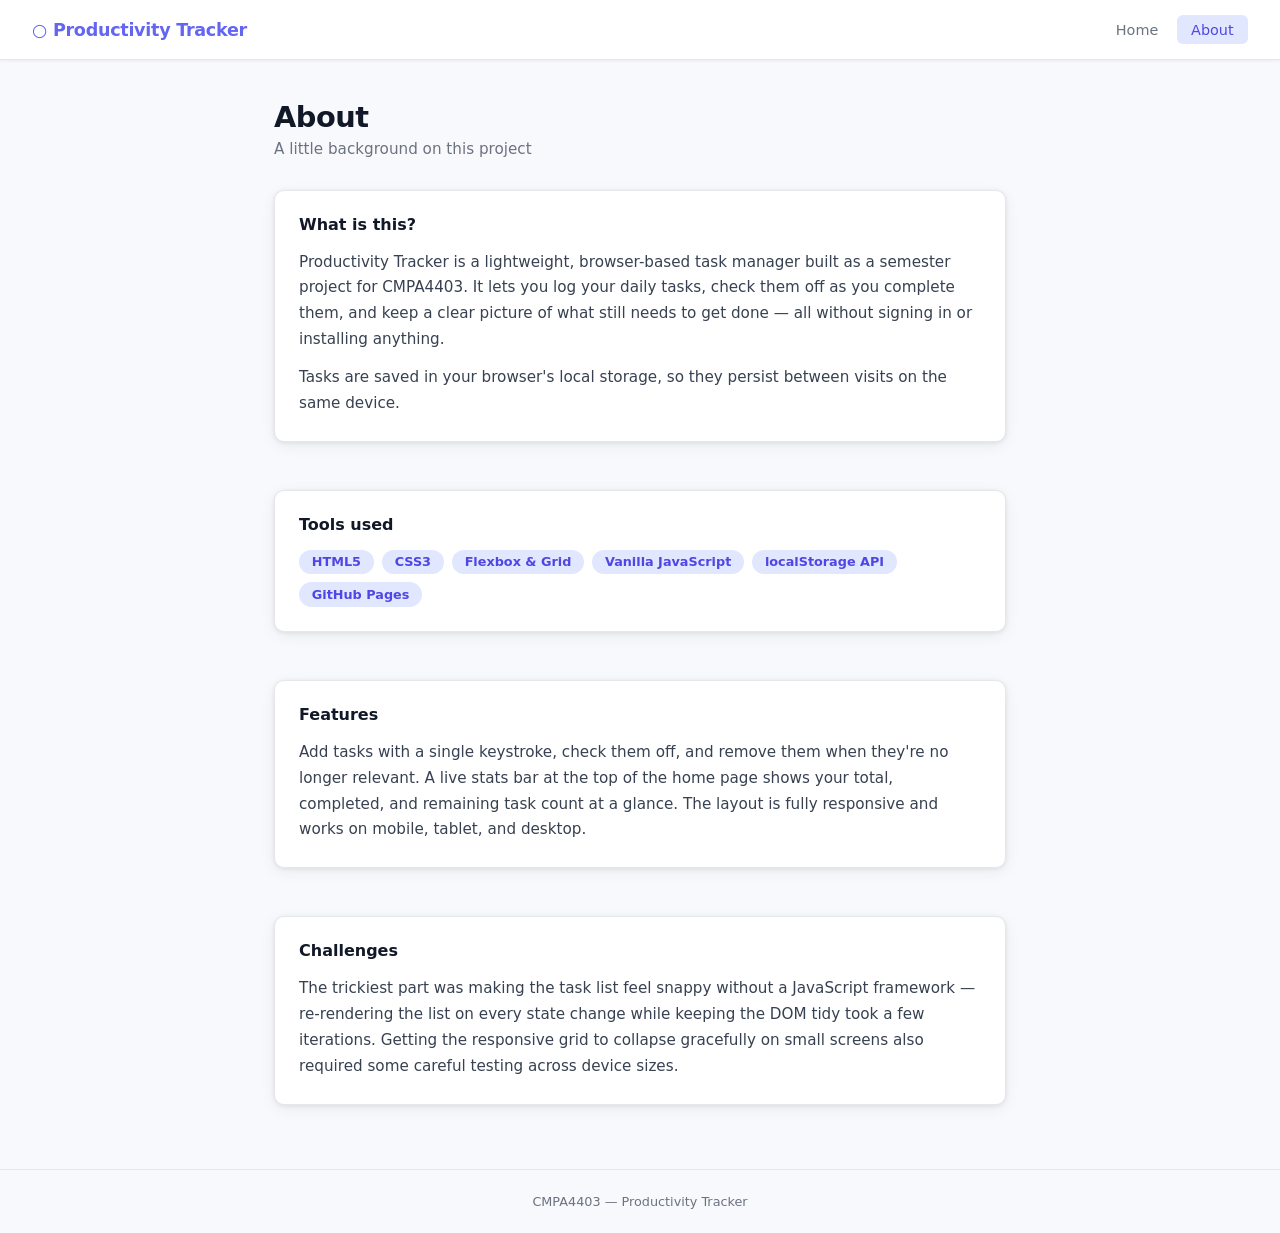
==== about.html @ d6e467b5 "Create about.html" ====
<!DOCTYPE html>
<html lang="en">
<head>
    <meta charset="UTF-8">
    <meta name="viewport" content="width=device-width, initial-scale=1.0">
    <title>About — Productivity Tracker</title>
    <link rel="stylesheet" href="styles.css">
</head>
<body>

    <header>
        <a class="logo" href="index.html">&#9675; Productivity Tracker</a>
        <nav>
            <a href="index.html">Home</a>
            <a href="about.html" class="active">About</a>
        </nav>
    </header>

    <main>
        <div class="hero">
            <h1>About</h1>
            <p>A little background on this project</p>
        </div>

        <div class="about-section">
            <div class="card">
                <h2>What is this?</h2>
                <p>
                    Productivity Tracker is a lightweight, browser-based task manager built as a semester
                    project for CMPA4403. It lets you log your daily tasks, check them off as you complete
                    them, and keep a clear picture of what still needs to get done — all without signing
                    in or installing anything.
                </p>
                <p style="margin-top: 0.75rem;">
                    Tasks are saved in your browser's local storage, so they persist between visits on
                    the same device.
                </p>
            </div>

            <div class="card">
                <h2>Tools used</h2>
                <div class="tag-list">
                    <span class="tag">HTML5</span>
                    <span class="tag">CSS3</span>
                    <span class="tag">Flexbox &amp; Grid</span>
                    <span class="tag">Vanilla JavaScript</span>
                    <span class="tag">localStorage API</span>
                    <span class="tag">GitHub Pages</span>
                </div>
            </div>

            <div class="card">
                <h2>Features</h2>
                <p>
                    Add tasks with a single keystroke, check them off, and remove them when they're no
                    longer relevant. A live stats bar at the top of the home page shows your total,
                    completed, and remaining task count at a glance. The layout is fully responsive and
                    works on mobile, tablet, and desktop.
                </p>
            </div>

            <div class="card">
                <h2>Challenges</h2>
                <p>
                    The trickiest part was making the task list feel snappy without a JavaScript
                    framework — re-rendering the list on every state change while keeping the DOM tidy
                    took a few iterations. Getting the responsive grid to collapse gracefully on small
                    screens also required some careful testing across device sizes.
                </p>
            </div>
        </div>
    </main>

    <footer>
        CMPA4403 &mdash; Productivity Tracker
    </footer>

</body>
</html>
---- styles.css ----
/* ── Reset & Variables ── */
*, *::before, *::after {
    box-sizing: border-box;
    margin: 0;
    padding: 0;
}

:root {
    --accent: #6366f1;
    --accent-dark: #4f46e5;
    --accent-light: #e0e7ff;
    --bg: #f8f9fc;
    --surface: #ffffff;
    --border: #e5e7eb;
    --text: #111827;
    --muted: #6b7280;
    --danger: #ef4444;
    --success: #22c55e;
    --radius: 10px;
    --shadow: 0 1px 4px rgba(0,0,0,0.08), 0 4px 16px rgba(0,0,0,0.06);
}

body {
    font-family: 'Segoe UI', system-ui, sans-serif;
    background: var(--bg);
    color: var(--text);
    min-height: 100vh;
    display: flex;
    flex-direction: column;
}

/* ── Nav ── */
header {
    background: var(--surface);
    border-bottom: 1px solid var(--border);
    padding: 0 2rem;
    display: flex;
    align-items: center;
    justify-content: space-between;
    height: 60px;
    position: sticky;
    top: 0;
    z-index: 10;
    box-shadow: 0 1px 3px rgba(0,0,0,0.06);
}

.logo {
    font-size: 1.1rem;
    font-weight: 700;
    color: var(--accent);
    text-decoration: none;
    letter-spacing: -0.3px;
}

nav {
    display: flex;
    gap: 0.25rem;
}

nav a {
    text-decoration: none;
    color: var(--muted);
    font-size: 0.9rem;
    font-weight: 500;
    padding: 0.4rem 0.9rem;
    border-radius: 6px;
    transition: background 0.15s, color 0.15s;
}

nav a:hover {
    background: var(--bg);
    color: var(--text);
}

nav a.active {
    background: var(--accent-light);
    color: var(--accent-dark);
}

/* ── Main layout ── */
main {
    flex: 1;
    max-width: 780px;
    width: 100%;
    margin: 2.5rem auto;
    padding: 0 1.5rem;
}

/* ── Page hero ── */
.hero {
    margin-bottom: 2rem;
}

.hero h1 {
    font-size: 1.8rem;
    font-weight: 700;
    letter-spacing: -0.5px;
}

.hero p {
    color: var(--muted);
    margin-top: 0.35rem;
    font-size: 0.95rem;
}

/* ── Cards ── */
.card {
    background: var(--surface);
    border: 1px solid var(--border);
    border-radius: var(--radius);
    padding: 1.5rem;
    box-shadow: var(--shadow);
    margin-bottom: 1.5rem;
}

.card h2 {
    font-size: 1rem;
    font-weight: 600;
    margin-bottom: 1rem;
    color: var(--text);
}

/* ── Task input ── */
.task-form {
    display: flex;
    gap: 0.6rem;
}

.task-form input {
    flex: 1;
    border: 1px solid var(--border);
    border-radius: 7px;
    padding: 0.6rem 0.9rem;
    font-size: 0.9rem;
    font-family: inherit;
    color: var(--text);
    background: var(--bg);
    transition: border-color 0.15s, box-shadow 0.15s;
    outline: none;
}

.task-form input:focus {
    border-color: var(--accent);
    box-shadow: 0 0 0 3px rgba(99,102,241,0.15);
}

.task-form input::placeholder {
    color: var(--muted);
}

.btn {
    background: var(--accent);
    color: #fff;
    border: none;
    border-radius: 7px;
    padding: 0.6rem 1.2rem;
    font-size: 0.9rem;
    font-weight: 600;
    font-family: inherit;
    cursor: pointer;
    transition: background 0.15s;
    white-space: nowrap;
}

.btn:hover {
    background: var(--accent-dark);
}

/* ── Task list ── */
.task-list {
    list-style: none;
    margin-top: 1rem;
    display: flex;
    flex-direction: column;
    gap: 0.5rem;
}

.task-item {
    display: flex;
    align-items: center;
    gap: 0.75rem;
    padding: 0.65rem 0.75rem;
    border: 1px solid var(--border);
    border-radius: 7px;
    background: var(--bg);
    transition: border-color 0.15s;
}

.task-item:hover {
    border-color: #d1d5db;
}

.task-item input[type="checkbox"] {
    width: 16px;
    height: 16px;
    accent-color: var(--accent);
    cursor: pointer;
    flex-shrink: 0;
}

.task-item .task-label {
    flex: 1;
    font-size: 0.9rem;
    cursor: pointer;
    transition: color 0.15s;
}

.task-item.done .task-label {
    text-decoration: line-through;
    color: var(--muted);
}

.task-item .delete-btn {
    background: none;
    border: none;
    cursor: pointer;
    color: #d1d5db;
    font-size: 1rem;
    line-height: 1;
    padding: 0 0.2rem;
    transition: color 0.15s;
}

.task-item .delete-btn:hover {
    color: var(--danger);
}

.empty-state {
    text-align: center;
    color: var(--muted);
    font-size: 0.875rem;
    padding: 1.5rem 0 0.5rem;
}

/* ── Stats bar ── */
.stats {
    display: grid;
    grid-template-columns: repeat(3, 1fr);
    gap: 1rem;
    margin-bottom: 1.5rem;
}

.stat {
    background: var(--surface);
    border: 1px solid var(--border);
    border-radius: var(--radius);
    padding: 1rem 1.25rem;
    box-shadow: var(--shadow);
}

.stat .value {
    font-size: 1.75rem;
    font-weight: 700;
    color: var(--accent);
    line-height: 1;
}

.stat .label {
    font-size: 0.8rem;
    color: var(--muted);
    margin-top: 0.3rem;
}

/* ── About page ── */
.about-section {
    display: flex;
    flex-direction: column;
    gap: 1.5rem;
}

.about-section p {
    font-size: 0.95rem;
    line-height: 1.7;
    color: #374151;
}

.tag-list {
    display: flex;
    flex-wrap: wrap;
    gap: 0.5rem;
    margin-top: 0.5rem;
}

.tag {
    background: var(--accent-light);
    color: var(--accent-dark);
    font-size: 0.8rem;
    font-weight: 600;
    padding: 0.3rem 0.8rem;
    border-radius: 999px;
}

/* ── Footer ── */
footer {
    text-align: center;
    padding: 1.5rem;
    font-size: 0.8rem;
    color: var(--muted);
    border-top: 1px solid var(--border);
}

/* ── Responsive ── */
@media (max-width: 540px) {
    header {
        padding: 0 1rem;
    }

    main {
        margin: 1.5rem auto;
    }

    .stats {
        grid-template-columns: repeat(3, 1fr);
        gap: 0.6rem;
    }

    .stat .value {
        font-size: 1.4rem;
    }

    .task-form {
        flex-direction: column;
    }

    .btn {
        width: 100%;
    }
}
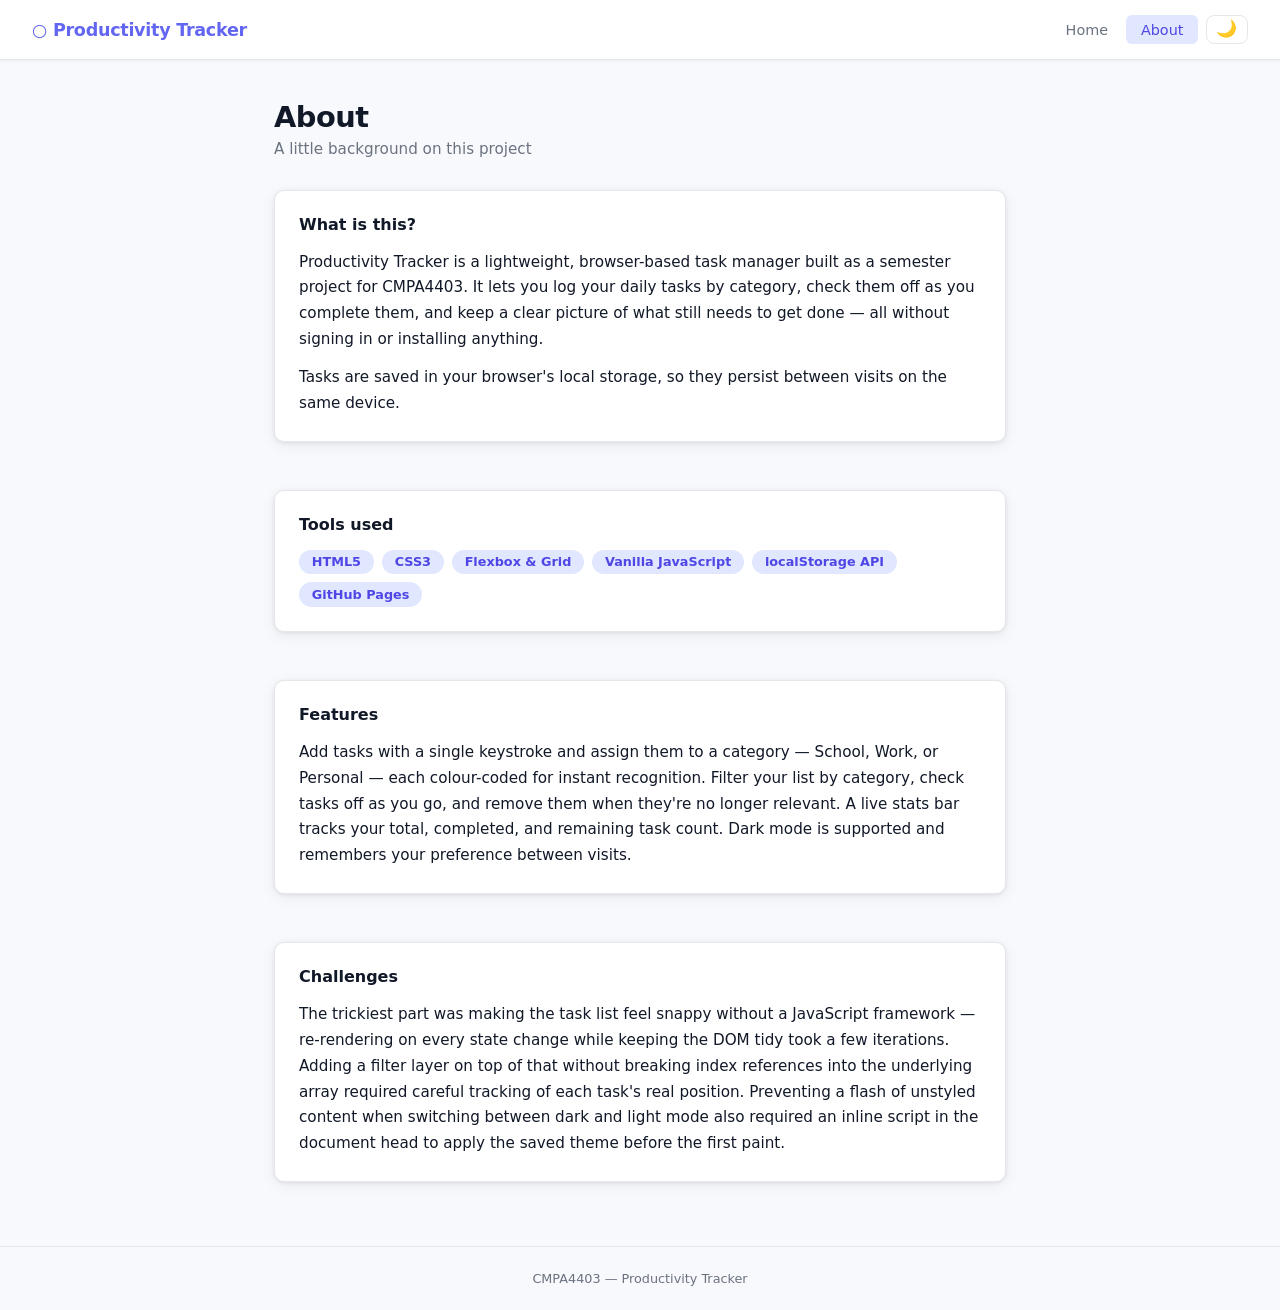
==== commit 7aa4ddc5: "Add categories, dark mode, and hover transitions" ====
--- a/about.html
+++ b/about.html
@@ -4,16 +4,21 @@
     <meta charset="UTF-8">
     <meta name="viewport" content="width=device-width, initial-scale=1.0">
     <title>About — Productivity Tracker</title>
+    <!-- Anti-flash: apply saved theme before paint -->
+    <script>(function(){var t=localStorage.getItem('pt_theme')||'light';document.documentElement.setAttribute('data-theme',t);})();</script>
     <link rel="stylesheet" href="styles.css">
 </head>
 <body>
 
     <header>
         <a class="logo" href="index.html">&#9675; Productivity Tracker</a>
-        <nav>
-            <a href="index.html">Home</a>
-            <a href="about.html" class="active">About</a>
-        </nav>
+        <div class="header-right">
+            <nav>
+                <a href="index.html">Home</a>
+                <a href="about.html" class="active">About</a>
+            </nav>
+            <button class="theme-toggle" id="theme-toggle" title="Toggle dark mode">🌙</button>
+        </div>
     </header>
 
     <main>
@@ -27,9 +32,9 @@
                 <h2>What is this?</h2>
                 <p>
                     Productivity Tracker is a lightweight, browser-based task manager built as a semester
-                    project for CMPA4403. It lets you log your daily tasks, check them off as you complete
-                    them, and keep a clear picture of what still needs to get done — all without signing
-                    in or installing anything.
+                    project for CMPA4403. It lets you log your daily tasks by category, check them off as
+                    you complete them, and keep a clear picture of what still needs to get done — all
+                    without signing in or installing anything.
                 </p>
                 <p style="margin-top: 0.75rem;">
                     Tasks are saved in your browser's local storage, so they persist between visits on
@@ -52,10 +57,11 @@
             <div class="card">
                 <h2>Features</h2>
                 <p>
-                    Add tasks with a single keystroke, check them off, and remove them when they're no
-                    longer relevant. A live stats bar at the top of the home page shows your total,
-                    completed, and remaining task count at a glance. The layout is fully responsive and
-                    works on mobile, tablet, and desktop.
+                    Add tasks with a single keystroke and assign them to a category — School, Work, or
+                    Personal — each colour-coded for instant recognition. Filter your list by category,
+                    check tasks off as you go, and remove them when they're no longer relevant. A live
+                    stats bar tracks your total, completed, and remaining task count. Dark mode is
+                    supported and remembers your preference between visits.
                 </p>
             </div>
 
@@ -63,9 +69,12 @@
                 <h2>Challenges</h2>
                 <p>
                     The trickiest part was making the task list feel snappy without a JavaScript
-                    framework — re-rendering the list on every state change while keeping the DOM tidy
-                    took a few iterations. Getting the responsive grid to collapse gracefully on small
-                    screens also required some careful testing across device sizes.
+                    framework — re-rendering on every state change while keeping the DOM tidy took a
+                    few iterations. Adding a filter layer on top of that without breaking index references
+                    into the underlying array required careful tracking of each task's real position.
+                    Preventing a flash of unstyled content when switching between dark and light mode
+                    also required an inline script in the document head to apply the saved theme before
+                    the first paint.
                 </p>
             </div>
         </div>
@@ -75,5 +84,22 @@
         CMPA4403 &mdash; Productivity Tracker
     </footer>
 
+    <script>
+        const themeToggle = document.getElementById('theme-toggle');
+        const root = document.documentElement;
+
+        function syncToggleIcon() {
+            themeToggle.textContent = root.getAttribute('data-theme') === 'dark' ? '☀️' : '🌙';
+        }
+        syncToggleIcon();
+
+        themeToggle.addEventListener('click', () => {
+            const next = root.getAttribute('data-theme') === 'dark' ? 'light' : 'dark';
+            root.setAttribute('data-theme', next);
+            localStorage.setItem('pt_theme', next);
+            syncToggleIcon();
+        });
+    </script>
+
 </body>
 </html>
--- a/styles.css
+++ b/styles.css
@@ -6,18 +6,53 @@
 }
 
 :root {
-    --accent: #6366f1;
-    --accent-dark: #4f46e5;
+    --accent:       #6366f1;
+    --accent-dark:  #4f46e5;
     --accent-light: #e0e7ff;
-    --bg: #f8f9fc;
-    --surface: #ffffff;
-    --border: #e5e7eb;
-    --text: #111827;
-    --muted: #6b7280;
-    --danger: #ef4444;
-    --success: #22c55e;
-    --radius: 10px;
-    --shadow: 0 1px 4px rgba(0,0,0,0.08), 0 4px 16px rgba(0,0,0,0.06);
+    --bg:           #f8f9fc;
+    --surface:      #ffffff;
+    --border:       #e5e7eb;
+    --text:         #111827;
+    --muted:        #6b7280;
+    --danger:       #ef4444;
+    --radius:       10px;
+    --shadow:       0 1px 4px rgba(0,0,0,0.08), 0 4px 16px rgba(0,0,0,0.06);
+
+    /* Category palette */
+    --cat-school-bg:     #dbeafe;
+    --cat-school-text:   #1d4ed8;
+    --cat-school-border: #3b82f6;
+    --cat-work-bg:       #fef3c7;
+    --cat-work-text:     #b45309;
+    --cat-work-border:   #f59e0b;
+    --cat-personal-bg:   #d1fae5;
+    --cat-personal-text: #065f46;
+    --cat-personal-border: #10b981;
+}
+
+[data-theme="dark"] {
+    --bg:           #0f1117;
+    --surface:      #1a1d27;
+    --border:       #2a2d3e;
+    --text:         #e8e9f0;
+    --muted:        #6b7080;
+    --accent:       #818cf8;
+    --accent-dark:  #6366f1;
+    --accent-light: rgba(99,102,241,0.18);
+    --shadow:       0 1px 4px rgba(0,0,0,0.3), 0 4px 16px rgba(0,0,0,0.2);
+
+    --cat-school-bg:     rgba(59,130,246,0.18);
+    --cat-school-text:   #93c5fd;
+    --cat-work-bg:       rgba(245,158,11,0.18);
+    --cat-work-text:     #fcd34d;
+    --cat-personal-bg:   rgba(16,185,129,0.18);
+    --cat-personal-text: #6ee7b7;
+}
+
+/* ── Theme transition ── */
+body, header, .card, .stat, .task-item,
+.task-form input, .task-form select, footer {
+    transition: background 0.25s, color 0.25s, border-color 0.25s, box-shadow 0.25s;
 }
 
 body {
@@ -29,7 +64,7 @@
     flex-direction: column;
 }
 
-/* ── Nav ── */
+/* ── Header / Nav ── */
 header {
     background: var(--surface);
     border-bottom: 1px solid var(--border);
@@ -50,6 +85,15 @@
     color: var(--accent);
     text-decoration: none;
     letter-spacing: -0.3px;
+    transition: opacity 0.15s;
+}
+
+.logo:hover { opacity: 0.8; }
+
+.header-right {
+    display: flex;
+    align-items: center;
+    gap: 0.5rem;
 }
 
 nav {
@@ -75,6 +119,24 @@
 nav a.active {
     background: var(--accent-light);
     color: var(--accent-dark);
+}
+
+/* ── Dark mode toggle ── */
+.theme-toggle {
+    background: none;
+    border: 1px solid var(--border);
+    border-radius: 8px;
+    padding: 0.3rem 0.6rem;
+    font-size: 1.05rem;
+    cursor: pointer;
+    line-height: 1;
+    color: var(--text);
+    transition: background 0.15s, border-color 0.15s, transform 0.2s;
+}
+
+.theme-toggle:hover {
+    background: var(--bg);
+    transform: scale(1.12) rotate(18deg);
 }
 
 /* ── Main layout ── */
@@ -86,10 +148,8 @@
     padding: 0 1.5rem;
 }
 
-/* ── Page hero ── */
-.hero {
-    margin-bottom: 2rem;
-}
+/* ── Hero ── */
+.hero { margin-bottom: 2rem; }
 
 .hero h1 {
     font-size: 1.8rem;
@@ -120,14 +180,16 @@
     color: var(--text);
 }
 
-/* ── Task input ── */
+/* ── Task form ── */
 .task-form {
     display: flex;
     gap: 0.6rem;
+    flex-wrap: wrap;
 }
 
 .task-form input {
     flex: 1;
+    min-width: 160px;
     border: 1px solid var(--border);
     border-radius: 7px;
     padding: 0.6rem 0.9rem;
@@ -135,8 +197,8 @@
     font-family: inherit;
     color: var(--text);
     background: var(--bg);
+    outline: none;
     transition: border-color 0.15s, box-shadow 0.15s;
-    outline: none;
 }
 
 .task-form input:focus {
@@ -144,8 +206,24 @@
     box-shadow: 0 0 0 3px rgba(99,102,241,0.15);
 }
 
-.task-form input::placeholder {
-    color: var(--muted);
+.task-form input::placeholder { color: var(--muted); }
+
+.task-form select {
+    border: 1px solid var(--border);
+    border-radius: 7px;
+    padding: 0.6rem 0.75rem;
+    font-size: 0.875rem;
+    font-family: inherit;
+    color: var(--text);
+    background: var(--bg);
+    cursor: pointer;
+    outline: none;
+    transition: border-color 0.15s, box-shadow 0.15s;
+}
+
+.task-form select:focus {
+    border-color: var(--accent);
+    box-shadow: 0 0 0 3px rgba(99,102,241,0.15);
 }
 
 .btn {
@@ -158,18 +236,54 @@
     font-weight: 600;
     font-family: inherit;
     cursor: pointer;
-    transition: background 0.15s;
     white-space: nowrap;
+    transition: background 0.15s, transform 0.12s, box-shadow 0.12s;
 }
 
 .btn:hover {
     background: var(--accent-dark);
-}
+    transform: translateY(-1px);
+    box-shadow: 0 4px 12px rgba(99,102,241,0.35);
+}
+
+.btn:active { transform: translateY(0); }
+
+/* ── Category filter tabs ── */
+.filter-tabs {
+    display: flex;
+    gap: 0.4rem;
+    margin-bottom: 1rem;
+    flex-wrap: wrap;
+}
+
+.filter-btn {
+    background: none;
+    border: 1px solid var(--border);
+    border-radius: 999px;
+    padding: 0.28rem 0.85rem;
+    font-size: 0.75rem;
+    font-weight: 700;
+    font-family: inherit;
+    color: var(--muted);
+    cursor: pointer;
+    text-transform: uppercase;
+    letter-spacing: 0.05em;
+    transition: all 0.15s;
+}
+
+.filter-btn:hover {
+    border-color: var(--accent);
+    color: var(--accent);
+}
+
+.filter-btn.active                          { background: var(--accent);              border-color: var(--accent);              color: #fff; }
+.filter-btn[data-filter="school"].active    { background: var(--cat-school-border);   border-color: var(--cat-school-border);   color: #fff; }
+.filter-btn[data-filter="work"].active      { background: var(--cat-work-border);     border-color: var(--cat-work-border);     color: #fff; }
+.filter-btn[data-filter="personal"].active  { background: var(--cat-personal-border); border-color: var(--cat-personal-border); color: #fff; }
 
 /* ── Task list ── */
 .task-list {
     list-style: none;
-    margin-top: 1rem;
     display: flex;
     flex-direction: column;
     gap: 0.5rem;
@@ -179,16 +293,22 @@
     display: flex;
     align-items: center;
     gap: 0.75rem;
-    padding: 0.65rem 0.75rem;
-    border: 1px solid var(--border);
+    padding: 0.65rem 0.75rem 0.65rem 0.65rem;
+    border: 1px solid var(--border);
+    border-left: 4px solid var(--border);
     border-radius: 7px;
     background: var(--bg);
-    transition: border-color 0.15s;
+    transition: transform 0.18s, box-shadow 0.18s;
 }
 
 .task-item:hover {
-    border-color: #d1d5db;
-}
+    transform: translateY(-1px);
+    box-shadow: 0 4px 14px rgba(0,0,0,0.08);
+}
+
+.task-item[data-category="school"]   { border-left-color: var(--cat-school-border); }
+.task-item[data-category="work"]     { border-left-color: var(--cat-work-border); }
+.task-item[data-category="personal"] { border-left-color: var(--cat-personal-border); }
 
 .task-item input[type="checkbox"] {
     width: 16px;
@@ -210,6 +330,22 @@
     color: var(--muted);
 }
 
+/* ── Category badge ── */
+.cat-badge {
+    font-size: 0.68rem;
+    font-weight: 700;
+    padding: 0.18rem 0.55rem;
+    border-radius: 999px;
+    text-transform: uppercase;
+    letter-spacing: 0.05em;
+    white-space: nowrap;
+    flex-shrink: 0;
+}
+
+.cat-badge.cat-school   { background: var(--cat-school-bg);   color: var(--cat-school-text); }
+.cat-badge.cat-work     { background: var(--cat-work-bg);     color: var(--cat-work-text); }
+.cat-badge.cat-personal { background: var(--cat-personal-bg); color: var(--cat-personal-text); }
+
 .task-item .delete-btn {
     background: none;
     border: none;
@@ -218,11 +354,13 @@
     font-size: 1rem;
     line-height: 1;
     padding: 0 0.2rem;
-    transition: color 0.15s;
+    flex-shrink: 0;
+    transition: color 0.15s, transform 0.12s;
 }
 
 .task-item .delete-btn:hover {
     color: var(--danger);
+    transform: scale(1.2);
 }
 
 .empty-state {
@@ -232,7 +370,7 @@
     padding: 1.5rem 0 0.5rem;
 }
 
-/* ── Stats bar ── */
+/* ── Stats ── */
 .stats {
     display: grid;
     grid-template-columns: repeat(3, 1fr);
@@ -246,6 +384,13 @@
     border-radius: var(--radius);
     padding: 1rem 1.25rem;
     box-shadow: var(--shadow);
+    transition: transform 0.18s, box-shadow 0.18s;
+    cursor: default;
+}
+
+.stat:hover {
+    transform: translateY(-2px);
+    box-shadow: 0 6px 20px rgba(0,0,0,0.1);
 }
 
 .stat .value {
@@ -271,7 +416,7 @@
 .about-section p {
     font-size: 0.95rem;
     line-height: 1.7;
-    color: #374151;
+    color: var(--text);
 }
 
 .tag-list {
@@ -301,28 +446,12 @@
 
 /* ── Responsive ── */
 @media (max-width: 540px) {
-    header {
-        padding: 0 1rem;
-    }
-
-    main {
-        margin: 1.5rem auto;
-    }
-
-    .stats {
-        grid-template-columns: repeat(3, 1fr);
-        gap: 0.6rem;
-    }
-
-    .stat .value {
-        font-size: 1.4rem;
-    }
-
-    .task-form {
-        flex-direction: column;
-    }
-
-    .btn {
-        width: 100%;
-    }
-}
+    header { padding: 0 1rem; }
+    main { margin: 1.5rem auto; }
+
+    .stats { gap: 0.6rem; }
+    .stat .value { font-size: 1.4rem; }
+
+    .task-form { flex-direction: column; }
+    .task-form select, .btn { width: 100%; }
+}
